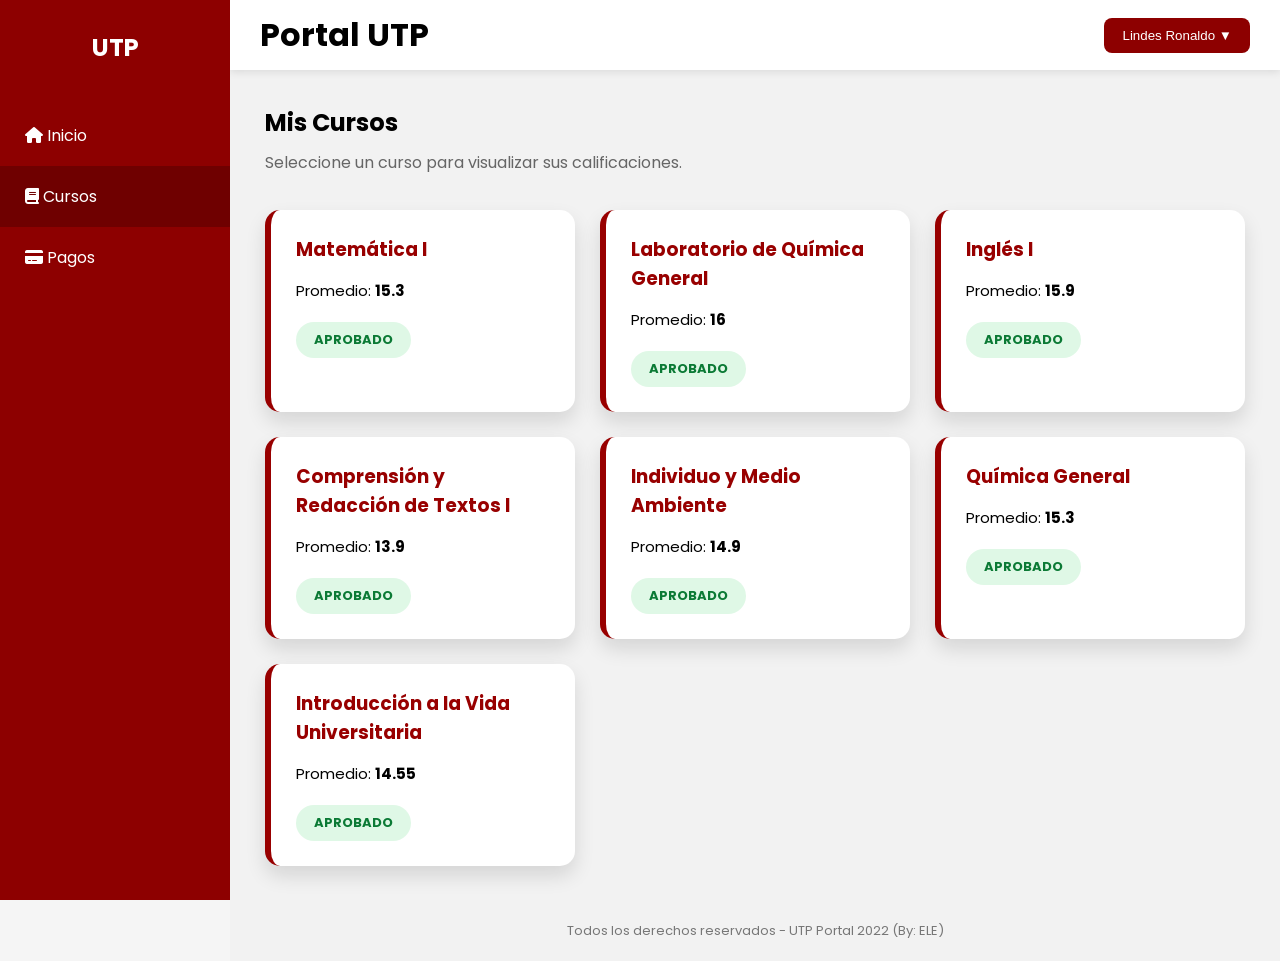
==== curso.html @ a2ac8161 "Primer commit" ====
<!DOCTYPE html>
<html lang="es">

<head>

    <meta charset="UTF-8">

    <meta name="viewport" content="width=device-width, initial-scale=1.0">

    <title>Detalle del Curso | Portal UTP</title>

    <link rel="preconnect" href="https://fonts.googleapis.com">

    <link rel="preconnect" href="https://fonts.gstatic.com" crossorigin>

    <link href="https://fonts.googleapis.com/css2?family=Poppins:wght@300;400;500;600;700&display=swap"
        rel="stylesheet">

    <link rel="stylesheet"
        href="https://cdnjs.cloudflare.com/ajax/libs/font-awesome/6.7.2/css/all.min.css">

    <link rel="stylesheet" href="css/style.css">

    <link rel="stylesheet" href="css/layout.css">

    <link rel="stylesheet" href="css/curso.css">

</head>

<body>

    <div class="sidebar">

        <h2>UTP</h2>

        <a href="inicio.html">

            <i class="fa-solid fa-house"></i>

            Inicio

        </a>

        <a href="cursos.html" class="activo">

            <i class="fa-solid fa-book"></i>

            Cursos

        </a>

        <a href="pagos.html">

            <i class="fa-solid fa-credit-card"></i>

            Pagos

        </a>

    </div>

    <div class="contenido">

        <header>

            <h1>Portal UTP</h1>

            <div class="usuario">

                <button id="perfilBtn">

                    Lindes Ronaldo ▼

                </button>

                <div id="menuPerfil">

                    <a href="datos.html">

                        Datos personales

                    </a>

                    <a href="index.html">

                        Cerrar sesión

                    </a>

                </div>

            </div>

        </header>

        <main>

            <div class="curso-info">

                <h2 id="nombreCurso"></h2>

                <div class="resumen">

                    <div>

                        <h4>Promedio</h4>

                        <p id="promedioCurso"></p>

                    </div>

                    <div>

                        <h4>Estado</h4>

                        <p id="estadoCurso"></p>

                    </div>

                </div>

            </div>

            <button id="toggleNotas" class="btnNotas">

                ▼ Ver Calificaciones

            </button>

            <div id="panelNotas" class="panel">

                <table>

                    <thead>

                        <tr>

                            <th>Código</th>

                            <th>Evaluación</th>

                            <th>Peso</th>

                            <th>Nota</th>

                        </tr>

                    </thead>

                    <tbody id="tablaNotas">

                    </tbody>

                </table>

            </div>

        </main>

        <footer>

            Todos los derechos reservados - UTP Portal 2022 (By: ELE)

        </footer>

    </div>

    <script src="js/datos.js"></script>

    <script src="js/inicio.js"></script>

    <script src="js/curso.js"></script>

</body>

</html>
---- css/style.css ----
*{
    margin:0;
    padding:0;
    box-sizing:border-box;
}

body{

    font-family:"Poppins",sans-serif;

    background:#f5f5f5;

}

a{

    text-decoration:none;

    color:inherit;

}

button{

    cursor:pointer;

    border:none;

}
---- css/layout.css ----
.sidebar{

position:fixed;

left:0;

top:0;

width:230px;

height:100vh;

background:#8d0000;

padding-top:30px;

}

.sidebar h2{

text-align:center;

color:white;

margin-bottom:40px;

}

.sidebar a{

display:block;

padding:18px 25px;

color:white;

transition:.3s;

}

.sidebar a:hover{

background:#6f0000;

padding-left:35px;

}

.activo{

background:#6f0000;

}

.contenido{

margin-left:230px;

min-height:100vh;

background:#f2f2f2;

}

header{

height:70px;

background:white;

display:flex;

justify-content:space-between;

align-items:center;

padding:0 30px;

box-shadow:0 2px 8px rgba(0,0,0,.1);

}

.usuario{

position:relative;

}

#perfilBtn{

background:#8d0000;

color:white;

padding:10px 18px;

border-radius:8px;

}

#menuPerfil{

display:none;

position:absolute;

right:0;

top:55px;

background:white;

border-radius:10px;

box-shadow:0 8px 20px rgba(0,0,0,.2);

width:220px;

overflow:hidden;

}

#menuPerfil a{

display:block;

padding:15px;

}

#menuPerfil a:hover{

background:#f2f2f2;

}

footer{

text-align:center;

padding:20px;

font-size:13px;

color:#777;

}
---- css/curso.css ----
main{

padding:35px;

}

.curso-info{

background:white;

padding:30px;

border-radius:15px;

box-shadow:0 10px 20px rgba(0,0,0,.12);

}

.curso-info h2{

color:#980000;

margin-bottom:30px;

}

.resumen{

display:flex;

gap:40px;

}

.resumen div{

background:#f5f5f5;

padding:20px;

border-radius:10px;

min-width:180px;

}

.resumen h4{

margin-bottom:10px;

color:#777;

}

.resumen p{

font-size:24px;

font-weight:bold;

}

.btnNotas{

margin-top:35px;

background:#980000;

color:white;

padding:14px 25px;

border-radius:8px;

font-size:16px;

}

.panel{

margin-top:25px;

display:none;

animation:fade .4s;

}

table{

width:100%;

border-collapse:collapse;

background:white;

box-shadow:0 10px 20px rgba(0,0,0,.12);

}

th{

background:#980000;

color:white;

padding:15px;

}

td{

padding:14px;

border-bottom:1px solid #ddd;

text-align:center;

}

tr:hover{

background:#f8f8f8;

}

@keyframes fade{

from{

opacity:0;

transform:translateY(-10px);

}

to{

opacity:1;

transform:translateY(0);

}

}
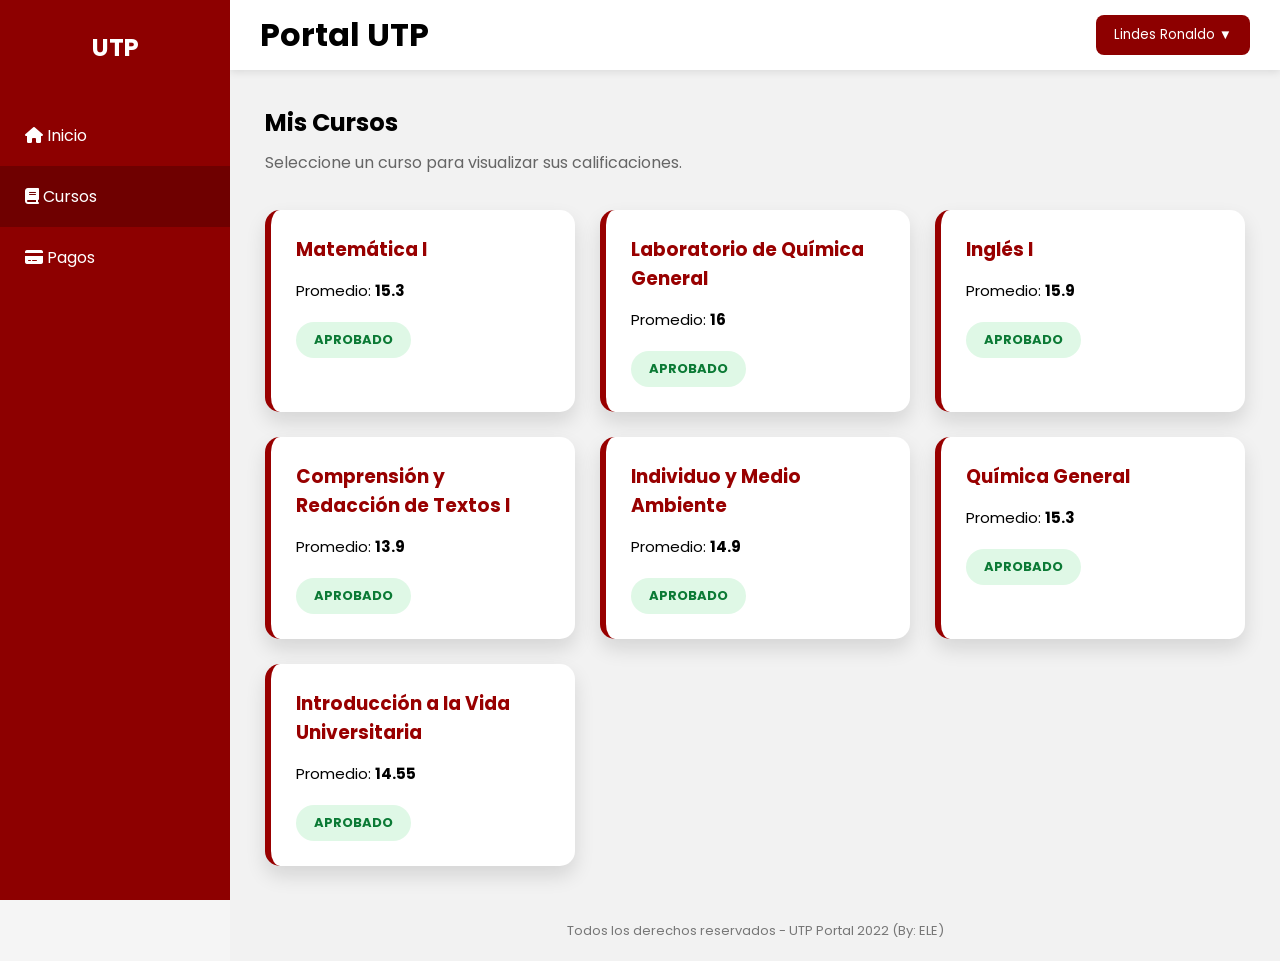
==== commit 734b8965: "Diseño responsive para PC y celulares" ====
--- a/curso.html
+++ b/curso.html
@@ -63,7 +63,12 @@
 
         <header>
 
-            <h1>Portal UTP</h1>
+            <button class="menu-btn" id="menuBtn">
+        <i class="fa-solid fa-bars"></i>
+    </button>
+
+    <h1>Portal UTP</h1>
+    
 
             <div class="usuario">
 
--- a/css/style.css
+++ b/css/style.css
@@ -1,29 +1,196 @@
-*{
-    margin:0;
-    padding:0;
-    box-sizing:border-box;
+/* ===========================
+   RESET GENERAL
+   Portal UTP
+=========================== */
+
+* {
+    margin: 0;
+    padding: 0;
+    box-sizing: border-box;
 }
 
-body{
 
-    font-family:"Poppins",sans-serif;
+html {
+    width: 100%;
+    min-height: 100%;
+    overflow-x: hidden;
+}
 
-    background:#f5f5f5;
+
+body {
+
+    font-family: "Poppins", sans-serif;
+
+    background: #f5f5f5;
+
+    width: 100%;
+    min-height: 100vh;
+
+    overflow-x: hidden;
 
 }
 
-a{
 
-    text-decoration:none;
+/* Enlaces */
 
-    color:inherit;
+a {
+
+    text-decoration: none;
+
+    color: inherit;
 
 }
 
-button{
 
-    cursor:pointer;
+/* Botones */
 
-    border:none;
+button {
 
-}+    cursor: pointer;
+
+    border: none;
+
+    font-family: "Poppins", sans-serif;
+
+}
+
+
+/* Imágenes adaptables */
+
+img {
+
+    max-width: 100%;
+
+    height: auto;
+
+}
+
+
+/* Contenedores generales */
+
+.container,
+.content,
+.main-content {
+
+    width: 100%;
+
+    max-width: 1200px;
+
+    margin: auto;
+
+    padding: 20px;
+
+}
+
+
+/* Evita que textos largos rompan la pantalla */
+
+p,
+h1,
+h2,
+h3,
+span {
+
+    overflow-wrap: break-word;
+
+}
+
+
+/* ===========================
+      TABLETS
+=========================== */
+
+@media (max-width: 900px) {
+
+
+    .container,
+    .content,
+    .main-content {
+
+        padding: 15px;
+
+    }
+
+
+}
+
+
+/* ===========================
+      CELULARES
+=========================== */
+
+@media (max-width: 600px) {
+
+
+    body {
+
+        font-size: 14px;
+
+    }
+
+
+    h1 {
+
+        font-size: 24px;
+
+    }
+
+
+    h2 {
+
+        font-size: 20px;
+
+    }
+
+
+    h3 {
+
+        font-size: 18px;
+
+    }
+
+
+    .container,
+    .content,
+    .main-content {
+
+        width: 100%;
+
+        padding: 10px;
+
+    }
+
+
+    button {
+
+        width: 100%;
+
+        padding: 12px;
+
+    }
+
+
+    input,
+    select,
+    textarea {
+
+        width: 100%;
+
+    }
+
+
+    /* Tarjetas */
+
+    .card,
+    .curso-card,
+    .info-card {
+
+        width: 100% !important;
+
+    }
+
+
+}
+
+
+
--- a/css/layout.css
+++ b/css/layout.css
@@ -1,147 +1,330 @@
+/* ===========================
+   LAYOUT PORTAL UTP
+=========================== */
+
+
 .sidebar{
 
-position:fixed;
-
-left:0;
-
-top:0;
-
-width:230px;
-
-height:100vh;
-
-background:#8d0000;
-
-padding-top:30px;
-
-}
+    position:fixed;
+
+    left:0;
+
+    top:0;
+
+    width:230px;
+
+    height:100vh;
+
+    background:#8d0000;
+
+    padding-top:30px;
+
+    z-index:1000;
+
+}
+
 
 .sidebar h2{
 
-text-align:center;
-
-color:white;
-
-margin-bottom:40px;
-
-}
+    text-align:center;
+
+    color:white;
+
+    margin-bottom:40px;
+
+}
+
 
 .sidebar a{
 
-display:block;
-
-padding:18px 25px;
-
-color:white;
-
-transition:.3s;
-
-}
+    display:block;
+
+    padding:18px 25px;
+
+    color:white;
+
+    transition:.3s;
+
+}
+
 
 .sidebar a:hover{
 
-background:#6f0000;
-
-padding-left:35px;
-
-}
+    background:#6f0000;
+
+    padding-left:35px;
+
+}
+
 
 .activo{
 
-background:#6f0000;
-
-}
+    background:#6f0000;
+
+}
+
+
+
+/* CONTENIDO PRINCIPAL */
 
 .contenido{
 
-margin-left:230px;
-
-min-height:100vh;
-
-background:#f2f2f2;
-
-}
+    margin-left:230px;
+
+    min-height:100vh;
+
+    background:#f2f2f2;
+
+}
+
+
+
+/* HEADER */
 
 header{
 
-height:70px;
-
-background:white;
-
-display:flex;
-
-justify-content:space-between;
-
-align-items:center;
-
-padding:0 30px;
-
-box-shadow:0 2px 8px rgba(0,0,0,.1);
-
-}
+    height:70px;
+
+    background:white;
+
+    display:flex;
+
+    justify-content:space-between;
+
+    align-items:center;
+
+    padding:0 30px;
+
+    box-shadow:0 2px 8px rgba(0,0,0,.1);
+
+}
+
 
 .usuario{
 
-position:relative;
-
-}
+    position:relative;
+
+}
+
 
 #perfilBtn{
 
-background:#8d0000;
-
-color:white;
-
-padding:10px 18px;
-
-border-radius:8px;
-
-}
+    background:#8d0000;
+
+    color:white;
+
+    padding:10px 18px;
+
+    border-radius:8px;
+
+}
+
 
 #menuPerfil{
 
-display:none;
-
-position:absolute;
-
-right:0;
-
-top:55px;
-
-background:white;
-
-border-radius:10px;
-
-box-shadow:0 8px 20px rgba(0,0,0,.2);
-
-width:220px;
-
-overflow:hidden;
-
-}
+    display:none;
+
+    position:absolute;
+
+    right:0;
+
+    top:55px;
+
+    background:white;
+
+    border-radius:10px;
+
+    box-shadow:0 8px 20px rgba(0,0,0,.2);
+
+    width:220px;
+
+    overflow:hidden;
+
+}
+
 
 #menuPerfil a{
 
-display:block;
-
-padding:15px;
-
-}
+    display:block;
+
+    padding:15px;
+
+}
+
 
 #menuPerfil a:hover{
 
-background:#f2f2f2;
-
-}
+    background:#f2f2f2;
+
+}
+
+
+
+/* FOOTER */
 
 footer{
 
-text-align:center;
-
-padding:20px;
-
-font-size:13px;
-
-color:#777;
-
-}+    text-align:center;
+
+    padding:20px;
+
+    font-size:13px;
+
+    color:#777;
+
+}
+
+
+
+/* ===========================
+      TABLETS
+=========================== */
+
+@media(max-width:900px){
+
+
+    .sidebar{
+
+        width:200px;
+
+    }
+
+
+    .contenido{
+
+        margin-left:200px;
+
+    }
+
+
+}
+
+
+
+/* ===========================
+      CELULARES
+=========================== */
+
+@media(max-width:600px){
+
+
+    .sidebar{
+
+        width:230px;
+
+        left:-230px;
+
+        transition:.3s;
+
+    }
+
+
+    /*
+       Cuando se active el menú
+       aparecerá desde la izquierda
+    */
+
+    .sidebar.activo-menu{
+
+        left:0;
+
+    }
+
+
+
+    .contenido{
+
+        margin-left:0;
+
+        width:100%;
+
+    }
+
+
+
+    header{
+
+        height:auto;
+
+        min-height:70px;
+
+        padding:15px;
+
+        flex-wrap:wrap;
+
+        gap:10px;
+
+    }
+
+
+
+    header h1{
+
+        font-size:22px;
+
+    }
+
+
+
+    #perfilBtn{
+
+        padding:8px 12px;
+
+        font-size:13px;
+
+    }
+
+
+
+    #menuPerfil{
+
+        width:180px;
+
+    }
+
+
+
+    .sidebar a{
+
+        padding:15px 20px;
+
+    }
+
+
+
+    
+}
+/* BOTÓN MENU CELULAR */
+
+.menu-btn{
+
+    display:none;
+
+    background:#8d0000;
+
+    color:white;
+
+    font-size:22px;
+
+    width:45px;
+
+    height:40px;
+
+    border-radius:8px;
+
+}
+
+
+/* CELULAR */
+
+@media(max-width:600px){
+
+
+    .menu-btn{
+
+        display:block;
+
+    }
+
+
+}
--- a/css/curso.css
+++ b/css/curso.css
@@ -1,145 +1,282 @@
+/* ===========================
+   DETALLE CURSO PORTAL UTP
+=========================== */
+
+
 main{
 
-padding:35px;
-
-}
+    padding:35px;
+
+}
+
+
 
 .curso-info{
 
-background:white;
-
-padding:30px;
-
-border-radius:15px;
-
-box-shadow:0 10px 20px rgba(0,0,0,.12);
-
-}
+    background:white;
+
+    padding:30px;
+
+    border-radius:15px;
+
+    box-shadow:0 10px 20px rgba(0,0,0,.12);
+
+}
+
+
 
 .curso-info h2{
 
-color:#980000;
-
-margin-bottom:30px;
-
-}
+    color:#980000;
+
+    margin-bottom:30px;
+
+}
+
+
 
 .resumen{
 
-display:flex;
-
-gap:40px;
-
-}
+    display:flex;
+
+    gap:40px;
+
+    flex-wrap:wrap;
+
+}
+
+
 
 .resumen div{
 
-background:#f5f5f5;
-
-padding:20px;
-
-border-radius:10px;
-
-min-width:180px;
-
-}
+    background:#f5f5f5;
+
+    padding:20px;
+
+    border-radius:10px;
+
+    min-width:180px;
+
+    flex:1;
+
+}
+
+
 
 .resumen h4{
 
-margin-bottom:10px;
-
-color:#777;
-
-}
+    margin-bottom:10px;
+
+    color:#777;
+
+}
+
+
 
 .resumen p{
 
-font-size:24px;
-
-font-weight:bold;
-
-}
+    font-size:24px;
+
+    font-weight:bold;
+
+}
+
+
 
 .btnNotas{
 
-margin-top:35px;
-
-background:#980000;
-
-color:white;
-
-padding:14px 25px;
-
-border-radius:8px;
-
-font-size:16px;
-
-}
+    margin-top:35px;
+
+    background:#980000;
+
+    color:white;
+
+    padding:14px 25px;
+
+    border-radius:8px;
+
+    font-size:16px;
+
+}
+
+
 
 .panel{
 
-margin-top:25px;
-
-display:none;
-
-animation:fade .4s;
-
-}
+    margin-top:25px;
+
+    display:none;
+
+    animation:fade .4s;
+
+    overflow-x:auto;
+
+}
+
+
 
 table{
 
-width:100%;
-
-border-collapse:collapse;
-
-background:white;
-
-box-shadow:0 10px 20px rgba(0,0,0,.12);
-
-}
+    width:100%;
+
+    min-width:600px;
+
+    border-collapse:collapse;
+
+    background:white;
+
+    box-shadow:0 10px 20px rgba(0,0,0,.12);
+
+}
+
+
 
 th{
 
-background:#980000;
-
-color:white;
-
-padding:15px;
-
-}
+    background:#980000;
+
+    color:white;
+
+    padding:15px;
+
+}
+
+
 
 td{
 
-padding:14px;
-
-border-bottom:1px solid #ddd;
-
-text-align:center;
-
-}
+    padding:14px;
+
+    border-bottom:1px solid #ddd;
+
+    text-align:center;
+
+}
+
+
 
 tr:hover{
 
-background:#f8f8f8;
-
-}
+    background:#f8f8f8;
+
+}
+
+
 
 @keyframes fade{
 
 from{
 
-opacity:0;
-
-transform:translateY(-10px);
+    opacity:0;
+
+    transform:translateY(-10px);
 
 }
 
 to{
 
-opacity:1;
-
-transform:translateY(0);
-
-}
+    opacity:1;
+
+    transform:translateY(0);
+
+}
+
+}
+
+
+
+/* ===========================
+      TABLETS
+=========================== */
+
+@media(max-width:900px){
+
+
+    main{
+
+        padding:25px;
+
+    }
+
+
+    .resumen{
+
+        gap:20px;
+
+    }
+
+
+}
+
+
+
+/* ===========================
+      CELULARES
+=========================== */
+
+@media(max-width:600px){
+
+
+    main{
+
+        padding:15px;
+
+    }
+
+
+    .curso-info{
+
+        padding:20px;
+
+    }
+
+
+    .curso-info h2{
+
+        font-size:20px;
+
+    }
+
+
+    .resumen{
+
+        flex-direction:column;
+
+        gap:15px;
+
+    }
+
+
+    .resumen div{
+
+        width:100%;
+
+        min-width:0;
+
+    }
+
+
+    .resumen p{
+
+        font-size:22px;
+
+    }
+
+
+    .btnNotas{
+
+        width:100%;
+
+        font-size:14px;
+
+    }
+
+
+    .panel{
+
+        width:100%;
+
+    }
+
 
 }
